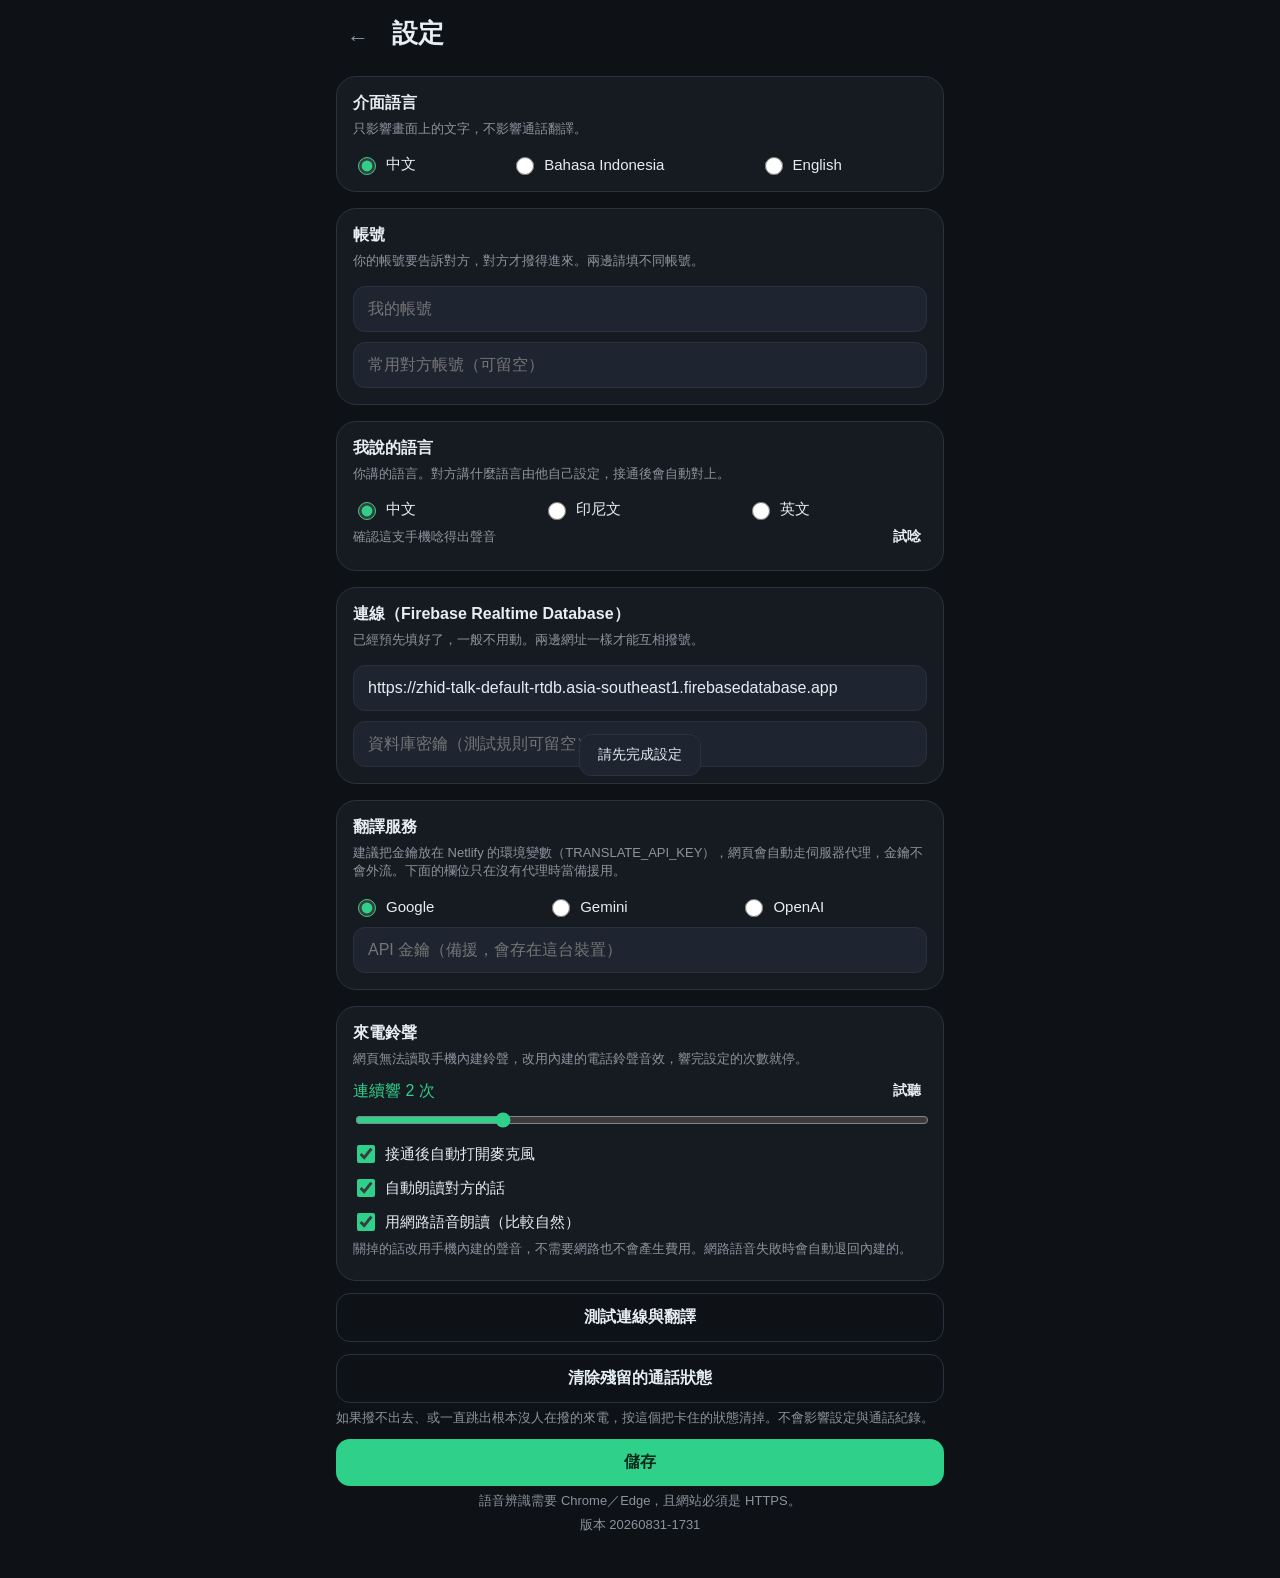
==== web/index.html @ 6ef10e6a "斷線時要讓使用者看得出來 訊息本身不會遺失：EventSource 自己會重連，Firebase 重連時會重送整個 節點，seen 負責去重，斷線期間對方講的話會一次補回來且不重複。  問題出在使用者" ====
<!doctype html>
<html lang="zh-Hant">
<head>
<meta charset="utf-8">
<meta name="viewport" content="width=device-width, initial-scale=1, viewport-fit=cover">
<meta name="theme-color" content="#0E1116">
<!-- 內建的資料庫網址：填了之後使用者就不必自己輸入，那一格是最容易打錯的。
     留空的話行為照舊，由每個人自己在設定頁填。 -->
<meta name="default-db-url"
      content="https://zhid-talk-default-rtdb.asia-southeast1.firebasedatabase.app">
<meta name="app-version" content="20260831-1731">
<title>譯通 — 中印即時翻譯通話</title>
<link rel="manifest" href="manifest.webmanifest">
<link rel="icon" href="icons/icon-192.png">
<link rel="apple-touch-icon" href="icons/apple-touch-icon.png">
<meta name="apple-mobile-web-app-capable" content="yes">
<meta name="apple-mobile-web-app-status-bar-style" content="black-translucent">
<meta name="apple-mobile-web-app-title" content="譯通">
<link rel="stylesheet" href="styles.css">
</head>
<body>

<!-- ───────────────── 主畫面 ───────────────── -->
<section id="screenMain" class="screen active">
  <header class="topbar topbar-main">
    <!-- 介面語言切換：顯示的是「切過去會變成的語言」 -->
    <button id="btnUiLang" class="lang-btn" data-i18n-title="settings_ui_lang">中</button>
    <!-- 三種語言用「按一下換下一個」講不清楚現在是哪一種，改成跳選單 -->
    <div id="langMenu" class="lang-menu hidden">
      <button type="button" data-lang="zh">中文</button>
      <button type="button" data-lang="id">Bahasa Indonesia</button>
      <button type="button" data-lang="en">English</button>
    </div>

    <div class="brand">
      <h1 data-i18n="app_name">譯通</h1>
      <!-- 找不到 logo.png 時自動隱藏，不會留下破圖 -->
      <img id="brandLogo" class="brand-logo" src="logo.png" alt="AICOM"
           onerror="this.remove()">
    </div>
    <div id="myAccountLabel" class="sub"></div>
    <div id="myLangLabel" class="sub accent"></div>
    <button id="btnSettings" class="icon-btn" data-i18n-title="settings">⚙</button>
  </header>

  <!-- 待機：連線會自動建立，但鈴聲與通知需要使用者點一下才能授權 -->
  <div id="standbyCard" class="card standby">
    <div>
      <div class="card-title" data-i18n="standby_title">待機狀態</div>
      <div id="standbyState" class="sub"></div>
      <div id="standbyPush" class="sub"></div>
    </div>
    <button id="btnStandby" class="btn primary small" data-i18n="enable_alerts">啟用鈴聲與通知</button>
  </div>

  <!-- 來電卡片 -->
  <div id="incomingCard" class="card incoming hidden">
    <div class="label accent" data-i18n="incoming_call">翻譯通話來電</div>
    <div id="incomingPeer" class="big"></div>
    <div class="row gap">
      <button id="btnReject" class="btn danger-outline grow" data-i18n="reject">拒接</button>
      <button id="btnAccept" class="btn primary grow" data-i18n="accept">接聽</button>
    </div>
  </div>

  <!-- 撥號 -->
  <div class="card">
    <div class="card-title" data-i18n="dial_title">撥打翻譯通話</div>
    <input id="inputPeer" class="input" type="text" data-i18n-ph="peer_hint" autocomplete="off">
    <button id="btnCall" class="btn primary block">📞 <span data-i18n="call_button">撥號</span></button>
    <div id="setupHint" class="hint warn hidden" data-i18n="setup_hint"></div>
  </div>

  <!-- 通話紀錄 -->
  <div class="row between mt">
    <h2 data-i18n="history_title">通話紀錄</h2>
    <button id="btnClearHistory" class="btn text danger hidden" data-i18n="clear_all">全部刪除</button>
  </div>
  <ul id="historyList" class="history"></ul>
  <div id="noHistory" class="hint center" data-i18n="no_history"></div>
</section>

<!-- ───────────────── 通話畫面 ───────────────── -->
<section id="screenCall" class="screen">
  <div class="call-head">
    <div id="callPeer" class="big"></div>
    <div id="callLangPair" class="sub accent"></div>
    <div id="callStatus" class="sub"></div>
    <div id="callDuration" class="sub"></div>
  </div>

  <ul id="transcript" class="transcript"></ul>
  <div id="transcriptEmpty" class="hint center" data-i18n="no_transcript"></div>

  <div id="partial" class="partial hidden"></div>
  <canvas id="wave" class="wave" height="56"></canvas>
  <div id="micHint" class="hint center"></div>

  <div class="controls">
    <button id="btnSpeaker" class="fab mini" data-i18n-title="auto_speak">🔊</button>
    <button id="btnMic" class="fab large" data-i18n-title="mic_off_hint">🎙</button>
    <button id="btnEnd" class="fab danger" data-i18n-title="end_call_q">📵</button>
  </div>
</section>

<!-- ───────────────── 全螢幕來電 ───────────────── -->
<section id="screenIncoming" class="screen incoming-screen">
  <div class="label accent" data-i18n="incoming_call">翻譯通話來電</div>
  <div class="avatar">📞</div>
  <div id="incomingPeerBig" class="huge"></div>
  <div id="incomingLang" class="sub"></div>
  <div class="controls wide">
    <div class="stack">
      <button id="btnRejectBig" class="fab danger big" data-i18n-title="reject">📵</button>
      <span class="sub" data-i18n="reject">拒接</span>
    </div>
    <div class="stack">
      <button id="btnAcceptBig" class="fab primary big" data-i18n-title="accept">📞</button>
      <span class="sub" data-i18n="accept">接聽</span>
    </div>
  </div>
</section>

<!-- ───────────────── 逐字稿 ───────────────── -->
<section id="screenDetail" class="screen">
  <header class="topbar">
    <button id="btnDetailBack" class="icon-btn" data-i18n-title="back">←</button>
    <h1 id="detailTitle"></h1>
    <span></span>
  </header>
  <ul id="detailTranscript" class="transcript"></ul>
  <div id="detailEmpty" class="hint center hidden" data-i18n="no_transcript"></div>
  <button id="btnDeleteRecord" class="btn danger-outline block mt">
    🗑 <span data-i18n="delete_record">刪除這筆紀錄</span>
  </button>
</section>

<!-- ───────────────── 設定 ───────────────── -->
<section id="screenSettings" class="screen">
  <header class="topbar">
    <button id="btnSettingsBack" class="icon-btn" data-i18n-title="back">←</button>
    <h1 data-i18n="settings">設定</h1>
    <span></span>
  </header>

  <div class="card">
    <div class="card-title" data-i18n="settings_ui_lang">介面語言</div>
    <div class="hint" data-i18n="settings_ui_lang_desc"></div>
    <div class="row gap wrap">
      <label class="radio"><input type="radio" name="uilang" value="zh"> 中文</label>
      <label class="radio"><input type="radio" name="uilang" value="id"> Bahasa Indonesia</label>
      <label class="radio"><input type="radio" name="uilang" value="en"> English</label>
    </div>
  </div>

  <div class="card">
    <div class="card-title" data-i18n="settings_account">帳號</div>
    <div class="hint" data-i18n="settings_account_desc"></div>
    <input id="setAccount" class="input" type="text" data-i18n-ph="my_account_hint" autocomplete="off">
    <input id="setPeer" class="input" type="text" data-i18n-ph="peer_account_hint" autocomplete="off">
  </div>

  <div class="card">
    <div class="card-title" data-i18n="settings_lang">我說的語言</div>
    <div class="hint" data-i18n="settings_lang_desc"></div>
    <div class="row gap wrap">
      <label class="radio"><input type="radio" name="lang" value="zh"> <span data-i18n="lang_zh">中文</span></label>
      <label class="radio"><input type="radio" name="lang" value="id"> <span data-i18n="lang_id">印尼文</span></label>
      <label class="radio"><input type="radio" name="lang" value="en"> <span data-i18n="lang_en">英文</span></label>
    </div>
    <!-- 對方的話會用這個語言唸出來，先在這裡確認手機唸得出來 -->
    <div class="row between">
      <span class="hint" data-i18n="tts_test_desc"></span>
      <button id="btnTestVoice" class="btn text" data-i18n="tts_test">試唸</button>
    </div>
  </div>

  <div class="card">
    <div class="card-title" data-i18n="settings_db">連線</div>
    <div class="hint" data-i18n="settings_db_desc"></div>
    <input id="setDbUrl" class="input" type="url" data-i18n-ph="db_url_hint">
    <input id="setDbSecret" class="input" type="text" data-i18n-ph="db_secret_hint" autocomplete="off">
  </div>

  <div class="card">
    <div class="card-title" data-i18n="settings_translate">翻譯服務</div>
    <div class="hint" data-i18n="settings_translate_desc"></div>
    <div class="row gap">
      <label class="radio"><input type="radio" name="provider" value="google"> Google</label>
      <label class="radio"><input type="radio" name="provider" value="gemini"> Gemini</label>
      <label class="radio"><input type="radio" name="provider" value="openai"> OpenAI</label>
    </div>
    <input id="setApiKey" class="input" type="password" data-i18n-ph="api_key_hint" autocomplete="off">
  </div>

  <div class="card">
    <div class="card-title" data-i18n="settings_ring">來電鈴聲</div>
    <div class="hint" data-i18n="settings_ring_desc"></div>
    <div class="row between">
      <span id="ringLabel" class="accent"></span>
      <button id="btnTestRing" class="btn text" data-i18n="ring_test">試聽</button>
    </div>
    <input id="setRing" class="slider" type="range" min="1" max="5" step="1" value="2">
    <label class="check"><input id="setAutoListen" type="checkbox"> <span data-i18n="auto_listen">通話中自動聆聽</span></label>
    <label class="check"><input id="setAutoSpeak" type="checkbox"> <span data-i18n="auto_speak">自動朗讀對方的話</span></label>
    <!-- 用伺服器產生的聲音，手機沒裝語音資料也唸得出來 -->
    <label class="check"><input id="setServerTts" type="checkbox"> <span data-i18n="server_tts">用網路語音朗讀（比較自然）</span></label>
    <div class="hint" data-i18n="server_tts_desc"></div>
  </div>

  <button id="btnTest" class="btn outline block" data-i18n="test_connection">測試連線與翻譯</button>
  <div id="testResult" class="hint"></div>

  <button id="btnReset" class="btn outline block" data-i18n="reset_state">清除殘留的通話狀態</button>
  <div class="hint" data-i18n="reset_state_desc"></div>

  <button id="btnSave" class="btn primary block mt" data-i18n="save">儲存</button>
  <div class="hint center" data-i18n="browser_note"></div>
  <!-- 出問題時第一件要問的就是「你現在是哪一版」，直接顯示出來 -->
  <div id="versionLabel" class="hint center mb"></div>
</section>

<!-- 偵測到新版本時才出現，整條都可以點 -->
<button id="updateBar" class="update-bar hidden" data-i18n="update_prompt"></button>

<div id="toast" class="toast"></div>

<script src="i18n.js"></script>
<script src="app.js"></script>
</body>
</html>
---- web/styles.css ----
:root {
  --bg: #0E1116;
  --surface: #161B22;
  --surface-high: #1E2530;
  --outline: #2A3240;
  --accent: #2FD08A;
  --accent-ink: #06281B;
  --danger: #FF4D4F;
  --missed: #FF6B6B;
  --text: #E6EDF3;
  --text-dim: #8B949E;
  --mine: #1B6B4A;
  --mine-sub: #A7E8C8;
  --theirs: #222A35;
}

* { box-sizing: border-box; -webkit-tap-highlight-color: transparent; }

body {
  margin: 0;
  background: var(--bg);
  color: var(--text);
  font-family: -apple-system, BlinkMacSystemFont, "Segoe UI", "Noto Sans TC",
    "PingFang TC", "Microsoft JhengHei", Roboto, sans-serif;
  min-height: 100vh;
}

/*
 * 一次只顯示一個畫面。
 *
 * iPhone 加入主畫面後，狀態列是半透明的，網頁內容會延伸到瀏海底下，
 * 導致最上面的字被時間、電池蓋住，右上角的齒輪也按不到。
 * 這裡用 env(safe-area-inset-*) 把安全區讓出來。
 */
.screen {
  display: none;
  padding: calc(16px + env(safe-area-inset-top, 0px)) 16px
           calc(16px + env(safe-area-inset-bottom, 0px));
  max-width: 640px;
  margin: 0 auto;
}
.screen.active { display: block; }
#screenCall.active, #screenIncoming.active {
  display: flex;
  flex-direction: column;
  min-height: 100vh;
  min-height: 100dvh; /* iOS 的 100vh 會把網址列算進去 */
}

h1 { font-size: 26px; margin: 0; }
h2 { font-size: 16px; margin: 0; }

.topbar { display: flex; align-items: flex-start; justify-content: space-between; gap: 12px; }
.topbar h1 { flex: 1; }

/*
 * 主畫面的標題列改成置中，設定鈕壓在右上角，
 * 這樣 logo 才能緊跟在標題右邊。設定頁與逐字稿頁仍用上面的左右排版。
 */
.topbar-main {
  display: block;
  position: relative;
  text-align: center;
  padding: 0 44px;
}
.topbar-main .icon-btn { position: absolute; top: 0; right: 0; }

.brand { display: flex; align-items: center; justify-content: center; gap: 12px; }
/* 蓋掉 .topbar h1 的 flex:1，否則標題會撐開，和 logo 之間空一大段 */
.brand h1 { flex: 0 0 auto; line-height: 1.1; }

/*
 * AICOM 的字是深紅色，直接放在深色背景上會看不清楚，
 * 所以襯一塊白底。之後若換成淺色版本的 logo，把 background 拿掉即可。
 */
.brand-logo {
  height: 30px;
  width: auto;
  max-width: 130px;
  object-fit: contain;
  background: #fff;
  border-radius: 7px;
  padding: 3px 6px;
}

.sub { color: var(--text-dim); font-size: 13px; }
.accent { color: var(--accent); }
.big { font-size: 24px; font-weight: 700; }
.huge { font-size: 30px; font-weight: 700; margin-top: 18px; }
.label { font-size: 13px; font-weight: 700; }
.hint { color: var(--text-dim); font-size: 13px; margin: 6px 0; }
.hint.warn { color: var(--missed); }
.hint.center { text-align: center; }
.hidden { display: none !important; }
.mt { margin-top: 20px; }
.mb { margin-bottom: 28px; }
.grow { flex: 1; }

.row { display: flex; align-items: center; }
.row.gap { gap: 10px; }
.row.between { justify-content: space-between; }

.card {
  background: var(--surface);
  border: 1px solid var(--outline);
  border-radius: 20px;
  padding: 16px;
  margin-top: 16px;
}
.card-title { font-size: 16px; font-weight: 700; margin-bottom: 4px; }
/* 窄螢幕或長字串（例如印尼文）時，按鈕自動換到下一行，不要把文字擠扁 */
.card.standby {
  display: flex; align-items: center; justify-content: space-between;
  gap: 12px; flex-wrap: wrap;
}
.card.standby > div { flex: 1 1 180px; min-width: 0; }
.card.standby .btn { flex: 0 0 auto; }
.card.incoming { border-color: var(--accent); }
.card.incoming .row { margin-top: 12px; }

.input {
  width: 100%;
  margin-top: 10px;
  padding: 13px 14px;
  border-radius: 12px;
  border: 1px solid var(--outline);
  background: var(--surface-high);
  color: var(--text);
  font-size: 16px;
}
.input:focus { outline: 2px solid var(--accent); border-color: transparent; }

.btn {
  border: none;
  border-radius: 14px;
  padding: 13px 18px;
  font-size: 16px;
  font-weight: 600;
  cursor: pointer;
  background: var(--surface-high);
  color: var(--text);
}
.btn.primary { background: var(--accent); color: var(--accent-ink); }
.btn.outline { background: transparent; border: 1px solid var(--outline); color: var(--text); }
.btn.danger-outline { background: transparent; border: 1px solid var(--danger); color: var(--danger); }
.btn.text { background: none; padding: 8px 6px; font-size: 14px; }
.btn.text.danger { color: var(--danger); }
.btn.block { display: block; width: 100%; margin-top: 12px; }
.btn.small { padding: 9px 14px; font-size: 14px; border-radius: 11px; }
.btn:active { transform: scale(0.98); }
.btn:disabled { opacity: 0.5; cursor: default; }

/* 44×44 是手指好按的最小尺寸，原本的 30×30 在手機上容易按空 */
.icon-btn {
  background: none; border: none; color: var(--text-dim);
  font-size: 22px; cursor: pointer; padding: 0;
  width: 44px; height: 44px;
  display: grid; place-items: center;
}

.radio, .check {
  display: inline-flex; align-items: center; gap: 7px;
  font-size: 15px; margin-top: 10px; cursor: pointer;
}
/* 三個語言選項在窄螢幕上放不下一排，讓它自動換行而不是把字擠扁 */
.row.wrap { flex-wrap: wrap; }
.radio { flex: 1 1 auto; white-space: nowrap; }
.check { display: flex; }
input[type="radio"], input[type="checkbox"] { accent-color: var(--accent); width: 18px; height: 18px; }
.slider { width: 100%; accent-color: var(--accent); margin-top: 4px; }

/* 通話紀錄 */
.history { list-style: none; padding: 0; margin: 8px 0 0; }
.history li {
  display: flex; align-items: center; gap: 12px;
  padding: 12px 4px; border-bottom: 1px solid var(--outline);
}
.history .dir { font-size: 18px; width: 24px; text-align: center; }
.history .info { flex: 1; min-width: 0; }
.history .name { font-size: 17px; }
.history .meta, .history .time { color: var(--text-dim); font-size: 12.5px; }
.history .missed .name { color: var(--missed); }
.history .del {
  background: none; border: none; color: var(--text-dim);
  font-size: 18px; cursor: pointer; padding: 8px;
}

/* 通話畫面 */
.call-head { text-align: center; padding: 12px 0 4px; }
.transcript { list-style: none; padding: 0; margin: 0; flex: 1; overflow-y: auto; }
.transcript li { display: flex; margin: 8px 0; }
.transcript li.mine { justify-content: flex-end; }
.bubble {
  max-width: 78%;
  padding: 10px 14px;
  border-radius: 18px;
  background: var(--theirs);
  border-bottom-left-radius: 4px;
}
li.mine .bubble {
  background: var(--mine);
  border-bottom-left-radius: 18px;
  border-bottom-right-radius: 4px;
}
.bubble .src { font-size: 13px; color: var(--text-dim); }
li.mine .bubble .src { color: var(--mine-sub); }
.bubble .dst { font-size: 18px; margin-top: 3px; }
li.mine .bubble .dst { color: #fff; }

.partial {
  font-style: italic; color: var(--text-dim);
  font-size: 15px; padding: 0 4px 4px;
}
.wave { width: 100%; height: 56px; display: block; }

.controls {
  display: flex; align-items: center; justify-content: center;
  gap: 28px; padding: 12px 0 28px;
}
.controls.wide { gap: 64px; margin-top: auto; }
.stack { display: flex; flex-direction: column; align-items: center; gap: 10px; }

.fab {
  border: none; border-radius: 50%; cursor: pointer;
  width: 56px; height: 56px; font-size: 24px;
  background: var(--surface-high); color: var(--text);
  display: grid; place-items: center;
}
.fab.mini { width: 46px; height: 46px; font-size: 19px; }
.fab.large { width: 72px; height: 72px; font-size: 30px; background: var(--accent); }
.fab.large.off { background: var(--surface-high); }
.fab.big { width: 70px; height: 70px; font-size: 29px; }
.fab.primary { background: var(--accent); }
.fab.danger { background: var(--danger); color: #fff; }
.fab:active { transform: scale(0.94); }

/* 全螢幕來電 */
.incoming-screen {
  align-items: center;
  text-align: center;
  padding-top: calc(10vh + env(safe-area-inset-top, 0px));
}
.avatar {
  width: 120px; height: 120px; margin-top: 24px;
  border-radius: 60px; background: var(--surface-high);
  display: grid; place-items: center; font-size: 48px;
  animation: pulse 1.4s ease-in-out infinite;
}
@keyframes pulse {
  0%, 100% { transform: scale(1); }
  50% { transform: scale(1.06); }
}

/* 抬高一點，才不會蓋到通話畫面底部的接聽／掛斷按鈕 */
.toast {
  position: fixed; left: 50%; bottom: 124px; transform: translateX(-50%);
  background: var(--surface-high); color: var(--text);
  border: 1px solid var(--outline);
  padding: 11px 18px; border-radius: 12px; font-size: 14px;
  opacity: 0; pointer-events: none; transition: opacity .2s;
  max-width: 90vw; text-align: center; z-index: 50;
}
.toast.show { opacity: 1; }

code {
  background: var(--surface-high); padding: 1px 5px;
  border-radius: 5px; font-size: 12px;
}

/* 介面語言切換鍵：和右上角的齒輪對稱，放在標題列左上角 */
.lang-btn {
  position: absolute;
  top: 0;
  left: 0;
  width: 44px;
  height: 44px;
  border-radius: 12px;
  border: 1px solid var(--outline);
  background: var(--surface-high);
  color: var(--text);
  font-size: 14px;
  font-weight: 700;
  cursor: pointer;
  display: grid;
  place-items: center;
}
.lang-btn:active { transform: scale(0.94); }

/* 有新版本時從底部浮出來的提示，整條都可以點 */
.update-bar {
  position: fixed;
  left: 12px;
  right: 12px;
  bottom: calc(12px + env(safe-area-inset-bottom, 0px));
  z-index: 60;
  border: none;
  border-radius: 14px;
  padding: 13px 16px;
  background: var(--accent);
  color: var(--accent-ink);
  font-size: 15px;
  font-weight: 700;
  cursor: pointer;
  box-shadow: 0 6px 20px rgba(0, 0, 0, 0.45);
  max-width: 616px;
  margin: 0 auto;
}
.update-bar:active { transform: scale(0.98); }

/* 可以點來重聽的訊息，給一點按得下去的暗示 */
.bubble.speakable { cursor: pointer; }
.bubble.speakable:active { filter: brightness(1.15); }

/* 沒送出去的那一句：看起來要明顯不一樣，不能跟送出去的混在一起 */
li.failed .bubble {
  background: transparent;
  border: 1px dashed var(--danger);
}
li.failed .bubble .src { color: var(--text); }
li.failed .bubble .retry {
  margin-top: 4px;
  font-size: 13px;
  color: var(--danger);
}

/* 介面語言選單：點左上角的鍵才出現，直接看得到目前是哪一種 */
.lang-menu {
  position: absolute;
  top: 48px;
  left: 0;
  z-index: 70;
  background: var(--surface-high);
  border: 1px solid var(--outline);
  border-radius: 12px;
  padding: 6px;
  box-shadow: 0 8px 24px rgba(0, 0, 0, 0.5);
  min-width: 180px;
  text-align: left;
}
.lang-menu button {
  display: block;
  width: 100%;
  text-align: left;
  background: none;
  border: none;
  color: var(--text);
  font-size: 15px;
  padding: 11px 12px;
  border-radius: 8px;
  cursor: pointer;
}
.lang-menu button:active { background: var(--outline); }
/* 目前這一個前面打勾，後面那組空白讓三個選項對齊 */
.lang-menu button.on { color: var(--accent); font-weight: 700; }
.lang-menu button::before { content: '\2007\2007'; }
.lang-menu button.on::before { content: '\2713\2007'; }
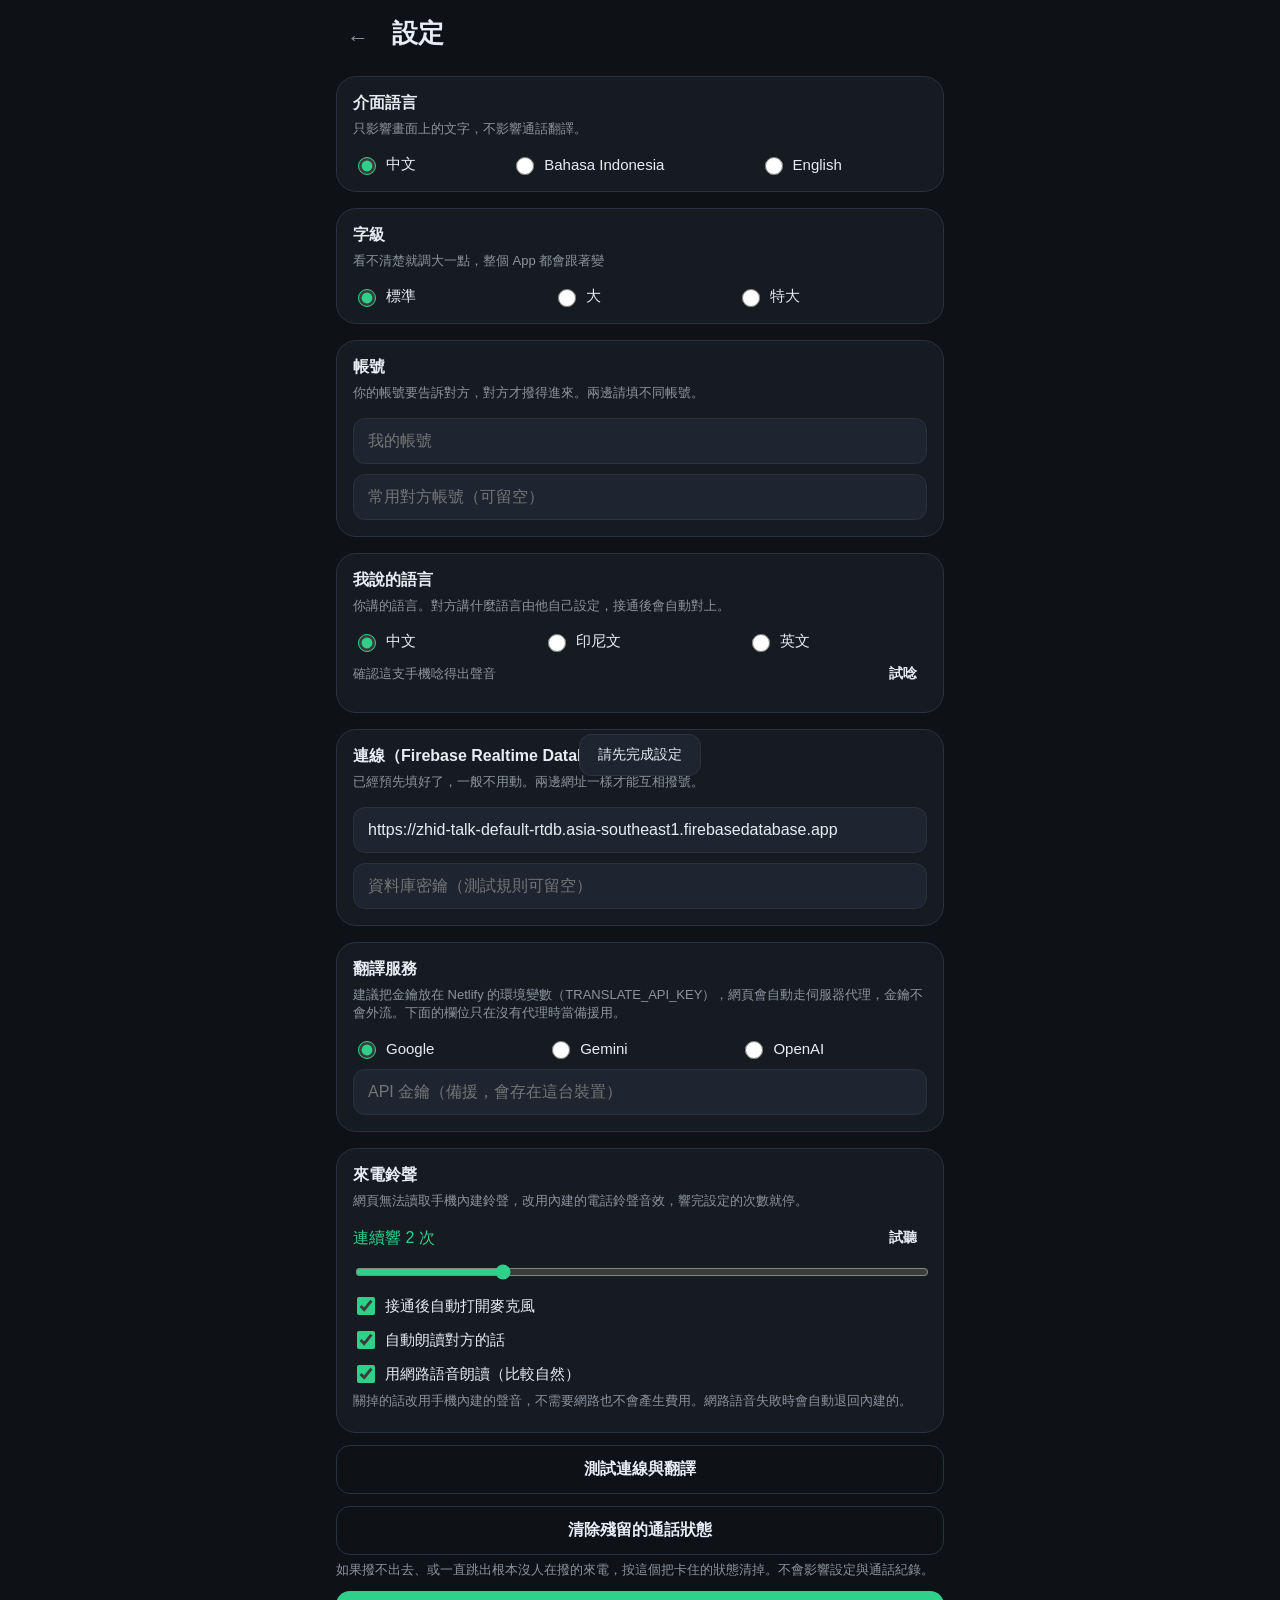
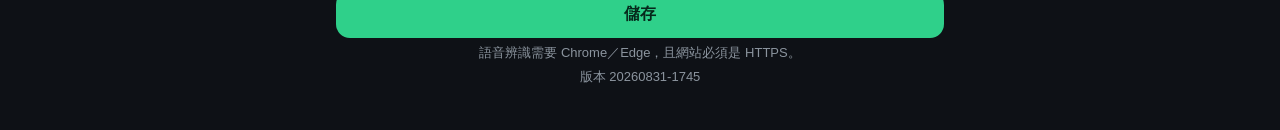
==== commit 5164569e: "字級可以調，手機的「較大文字」也重新生效 先量了 11 組前景／背景對比，全部通過 WCAG AA（最低 4.62:1）， 所以顏色不動——先確認再說，免得改了本來就對的東西。  真正的問題是 32 " ====
--- a/web/index.html
+++ b/web/index.html
@@ -8,7 +8,7 @@
      留空的話行為照舊，由每個人自己在設定頁填。 -->
 <meta name="default-db-url"
       content="https://zhid-talk-default-rtdb.asia-southeast1.firebasedatabase.app">
-<meta name="app-version" content="20260831-1731">
+<meta name="app-version" content="20260831-1745">
 <title>譯通 — 中印即時翻譯通話</title>
 <link rel="manifest" href="manifest.webmanifest">
 <link rel="icon" href="icons/icon-192.png">
@@ -154,6 +154,16 @@
   </div>
 
   <div class="card">
+    <div class="card-title" data-i18n="settings_text_size">字級</div>
+    <div class="hint" data-i18n="settings_text_size_desc"></div>
+    <div class="row gap wrap">
+      <label class="radio"><input type="radio" name="textsize" value="m"> <span data-i18n="text_size_m">標準</span></label>
+      <label class="radio"><input type="radio" name="textsize" value="l"> <span data-i18n="text_size_l">大</span></label>
+      <label class="radio"><input type="radio" name="textsize" value="xl"> <span data-i18n="text_size_xl">特大</span></label>
+    </div>
+  </div>
+
+  <div class="card">
     <div class="card-title" data-i18n="settings_account">帳號</div>
     <div class="hint" data-i18n="settings_account_desc"></div>
     <input id="setAccount" class="input" type="text" data-i18n-ph="my_account_hint" autocomplete="off">
--- a/web/styles.css
+++ b/web/styles.css
@@ -1,3 +1,17 @@
+/*
+ * 字級基準。
+ *
+ * 全部的 font-size 都用 rem，跟著這裡走——所以設定頁選一次，
+ * 整個 App 一起變。以前全部寫死成 px，連手機系統的「較大文字」
+ * 都完全無效，字小的人只能瞇著眼睛看。
+ *
+ * 這裡用百分比而不是 px，是為了讓瀏覽器／系統本身的字級設定仍然生效：
+ * 100% 代表「使用者設定的大小」，不是硬性的 16px。
+ */
+html { font-size: 100%; }
+html.text-l { font-size: 112.5%; }
+html.text-xl { font-size: 125%; }
+
 :root {
   --bg: #0E1116;
   --surface: #161B22;
@@ -47,8 +61,8 @@
   min-height: 100dvh; /* iOS 的 100vh 會把網址列算進去 */
 }
 
-h1 { font-size: 26px; margin: 0; }
-h2 { font-size: 16px; margin: 0; }
+h1 { font-size: 1.625rem; margin: 0; }
+h2 { font-size: 1rem; margin: 0; }
 
 .topbar { display: flex; align-items: flex-start; justify-content: space-between; gap: 12px; }
 .topbar h1 { flex: 1; }
@@ -83,12 +97,12 @@
   padding: 3px 6px;
 }
 
-.sub { color: var(--text-dim); font-size: 13px; }
+.sub { color: var(--text-dim); font-size: 0.8125rem; }
 .accent { color: var(--accent); }
-.big { font-size: 24px; font-weight: 700; }
-.huge { font-size: 30px; font-weight: 700; margin-top: 18px; }
-.label { font-size: 13px; font-weight: 700; }
-.hint { color: var(--text-dim); font-size: 13px; margin: 6px 0; }
+.big { font-size: 1.5rem; font-weight: 700; }
+.huge { font-size: 1.875rem; font-weight: 700; margin-top: 18px; }
+.label { font-size: 0.8125rem; font-weight: 700; }
+.hint { color: var(--text-dim); font-size: 0.8125rem; margin: 6px 0; }
 .hint.warn { color: var(--missed); }
 .hint.center { text-align: center; }
 .hidden { display: none !important; }
@@ -107,7 +121,7 @@
   padding: 16px;
   margin-top: 16px;
 }
-.card-title { font-size: 16px; font-weight: 700; margin-bottom: 4px; }
+.card-title { font-size: 1rem; font-weight: 700; margin-bottom: 4px; }
 /* 窄螢幕或長字串（例如印尼文）時，按鈕自動換到下一行，不要把文字擠扁 */
 .card.standby {
   display: flex; align-items: center; justify-content: space-between;
@@ -126,7 +140,7 @@
   border: 1px solid var(--outline);
   background: var(--surface-high);
   color: var(--text);
-  font-size: 16px;
+  font-size: 1rem;
 }
 .input:focus { outline: 2px solid var(--accent); border-color: transparent; }
 
@@ -134,7 +148,7 @@
   border: none;
   border-radius: 14px;
   padding: 13px 18px;
-  font-size: 16px;
+  font-size: 1rem;
   font-weight: 600;
   cursor: pointer;
   background: var(--surface-high);
@@ -143,24 +157,29 @@
 .btn.primary { background: var(--accent); color: var(--accent-ink); }
 .btn.outline { background: transparent; border: 1px solid var(--outline); color: var(--text); }
 .btn.danger-outline { background: transparent; border: 1px solid var(--danger); color: var(--danger); }
-.btn.text { background: none; padding: 8px 6px; font-size: 14px; }
+.btn.text {
+  background: none; padding: 8px 10px; font-size: 0.875rem;
+  /* 同一個檔案裡 .icon-btn 就寫了「44 是手指好按的最小尺寸」，
+     這幾個字型按鈕（試唸、試聽、全部刪除）本來只有約 35，補齊 */
+  min-height: 44px; display: inline-flex; align-items: center;
+}
 .btn.text.danger { color: var(--danger); }
 .btn.block { display: block; width: 100%; margin-top: 12px; }
-.btn.small { padding: 9px 14px; font-size: 14px; border-radius: 11px; }
+.btn.small { padding: 9px 14px; font-size: 0.875rem; border-radius: 11px; }
 .btn:active { transform: scale(0.98); }
 .btn:disabled { opacity: 0.5; cursor: default; }
 
 /* 44×44 是手指好按的最小尺寸，原本的 30×30 在手機上容易按空 */
 .icon-btn {
   background: none; border: none; color: var(--text-dim);
-  font-size: 22px; cursor: pointer; padding: 0;
+  font-size: 1.375rem; cursor: pointer; padding: 0;
   width: 44px; height: 44px;
   display: grid; place-items: center;
 }
 
 .radio, .check {
   display: inline-flex; align-items: center; gap: 7px;
-  font-size: 15px; margin-top: 10px; cursor: pointer;
+  font-size: 0.9375rem; margin-top: 10px; cursor: pointer;
 }
 /* 三個語言選項在窄螢幕上放不下一排，讓它自動換行而不是把字擠扁 */
 .row.wrap { flex-wrap: wrap; }
@@ -175,14 +194,14 @@
   display: flex; align-items: center; gap: 12px;
   padding: 12px 4px; border-bottom: 1px solid var(--outline);
 }
-.history .dir { font-size: 18px; width: 24px; text-align: center; }
+.history .dir { font-size: 1.125rem; width: 24px; text-align: center; }
 .history .info { flex: 1; min-width: 0; }
-.history .name { font-size: 17px; }
-.history .meta, .history .time { color: var(--text-dim); font-size: 12.5px; }
+.history .name { font-size: 1.0625rem; }
+.history .meta, .history .time { color: var(--text-dim); font-size: 0.7812rem; }
 .history .missed .name { color: var(--missed); }
 .history .del {
   background: none; border: none; color: var(--text-dim);
-  font-size: 18px; cursor: pointer; padding: 8px;
+  font-size: 1.125rem; cursor: pointer; padding: 8px;
 }
 
 /* 通話畫面 */
@@ -202,14 +221,14 @@
   border-bottom-left-radius: 18px;
   border-bottom-right-radius: 4px;
 }
-.bubble .src { font-size: 13px; color: var(--text-dim); }
+.bubble .src { font-size: 0.8125rem; color: var(--text-dim); }
 li.mine .bubble .src { color: var(--mine-sub); }
-.bubble .dst { font-size: 18px; margin-top: 3px; }
+.bubble .dst { font-size: 1.125rem; margin-top: 3px; }
 li.mine .bubble .dst { color: #fff; }
 
 .partial {
   font-style: italic; color: var(--text-dim);
-  font-size: 15px; padding: 0 4px 4px;
+  font-size: 0.9375rem; padding: 0 4px 4px;
 }
 .wave { width: 100%; height: 56px; display: block; }
 
@@ -222,14 +241,14 @@
 
 .fab {
   border: none; border-radius: 50%; cursor: pointer;
-  width: 56px; height: 56px; font-size: 24px;
+  width: 56px; height: 56px; font-size: 1.5rem;
   background: var(--surface-high); color: var(--text);
   display: grid; place-items: center;
 }
-.fab.mini { width: 46px; height: 46px; font-size: 19px; }
-.fab.large { width: 72px; height: 72px; font-size: 30px; background: var(--accent); }
+.fab.mini { width: 46px; height: 46px; font-size: 1.1875rem; }
+.fab.large { width: 72px; height: 72px; font-size: 1.875rem; background: var(--accent); }
 .fab.large.off { background: var(--surface-high); }
-.fab.big { width: 70px; height: 70px; font-size: 29px; }
+.fab.big { width: 70px; height: 70px; font-size: 1.8125rem; }
 .fab.primary { background: var(--accent); }
 .fab.danger { background: var(--danger); color: #fff; }
 .fab:active { transform: scale(0.94); }
@@ -243,7 +262,7 @@
 .avatar {
   width: 120px; height: 120px; margin-top: 24px;
   border-radius: 60px; background: var(--surface-high);
-  display: grid; place-items: center; font-size: 48px;
+  display: grid; place-items: center; font-size: 3rem;
   animation: pulse 1.4s ease-in-out infinite;
 }
 @keyframes pulse {
@@ -256,7 +275,7 @@
   position: fixed; left: 50%; bottom: 124px; transform: translateX(-50%);
   background: var(--surface-high); color: var(--text);
   border: 1px solid var(--outline);
-  padding: 11px 18px; border-radius: 12px; font-size: 14px;
+  padding: 11px 18px; border-radius: 12px; font-size: 0.875rem;
   opacity: 0; pointer-events: none; transition: opacity .2s;
   max-width: 90vw; text-align: center; z-index: 50;
 }
@@ -264,7 +283,7 @@
 
 code {
   background: var(--surface-high); padding: 1px 5px;
-  border-radius: 5px; font-size: 12px;
+  border-radius: 5px; font-size: 0.75rem;
 }
 
 /* 介面語言切換鍵：和右上角的齒輪對稱，放在標題列左上角 */
@@ -278,7 +297,7 @@
   border: 1px solid var(--outline);
   background: var(--surface-high);
   color: var(--text);
-  font-size: 14px;
+  font-size: 0.875rem;
   font-weight: 700;
   cursor: pointer;
   display: grid;
@@ -298,7 +317,7 @@
   padding: 13px 16px;
   background: var(--accent);
   color: var(--accent-ink);
-  font-size: 15px;
+  font-size: 0.9375rem;
   font-weight: 700;
   cursor: pointer;
   box-shadow: 0 6px 20px rgba(0, 0, 0, 0.45);
@@ -319,7 +338,7 @@
 li.failed .bubble .src { color: var(--text); }
 li.failed .bubble .retry {
   margin-top: 4px;
-  font-size: 13px;
+  font-size: 0.8125rem;
   color: var(--danger);
 }
 
@@ -344,7 +363,7 @@
   background: none;
   border: none;
   color: var(--text);
-  font-size: 15px;
+  font-size: 0.9375rem;
   padding: 11px 12px;
   border-radius: 8px;
   cursor: pointer;
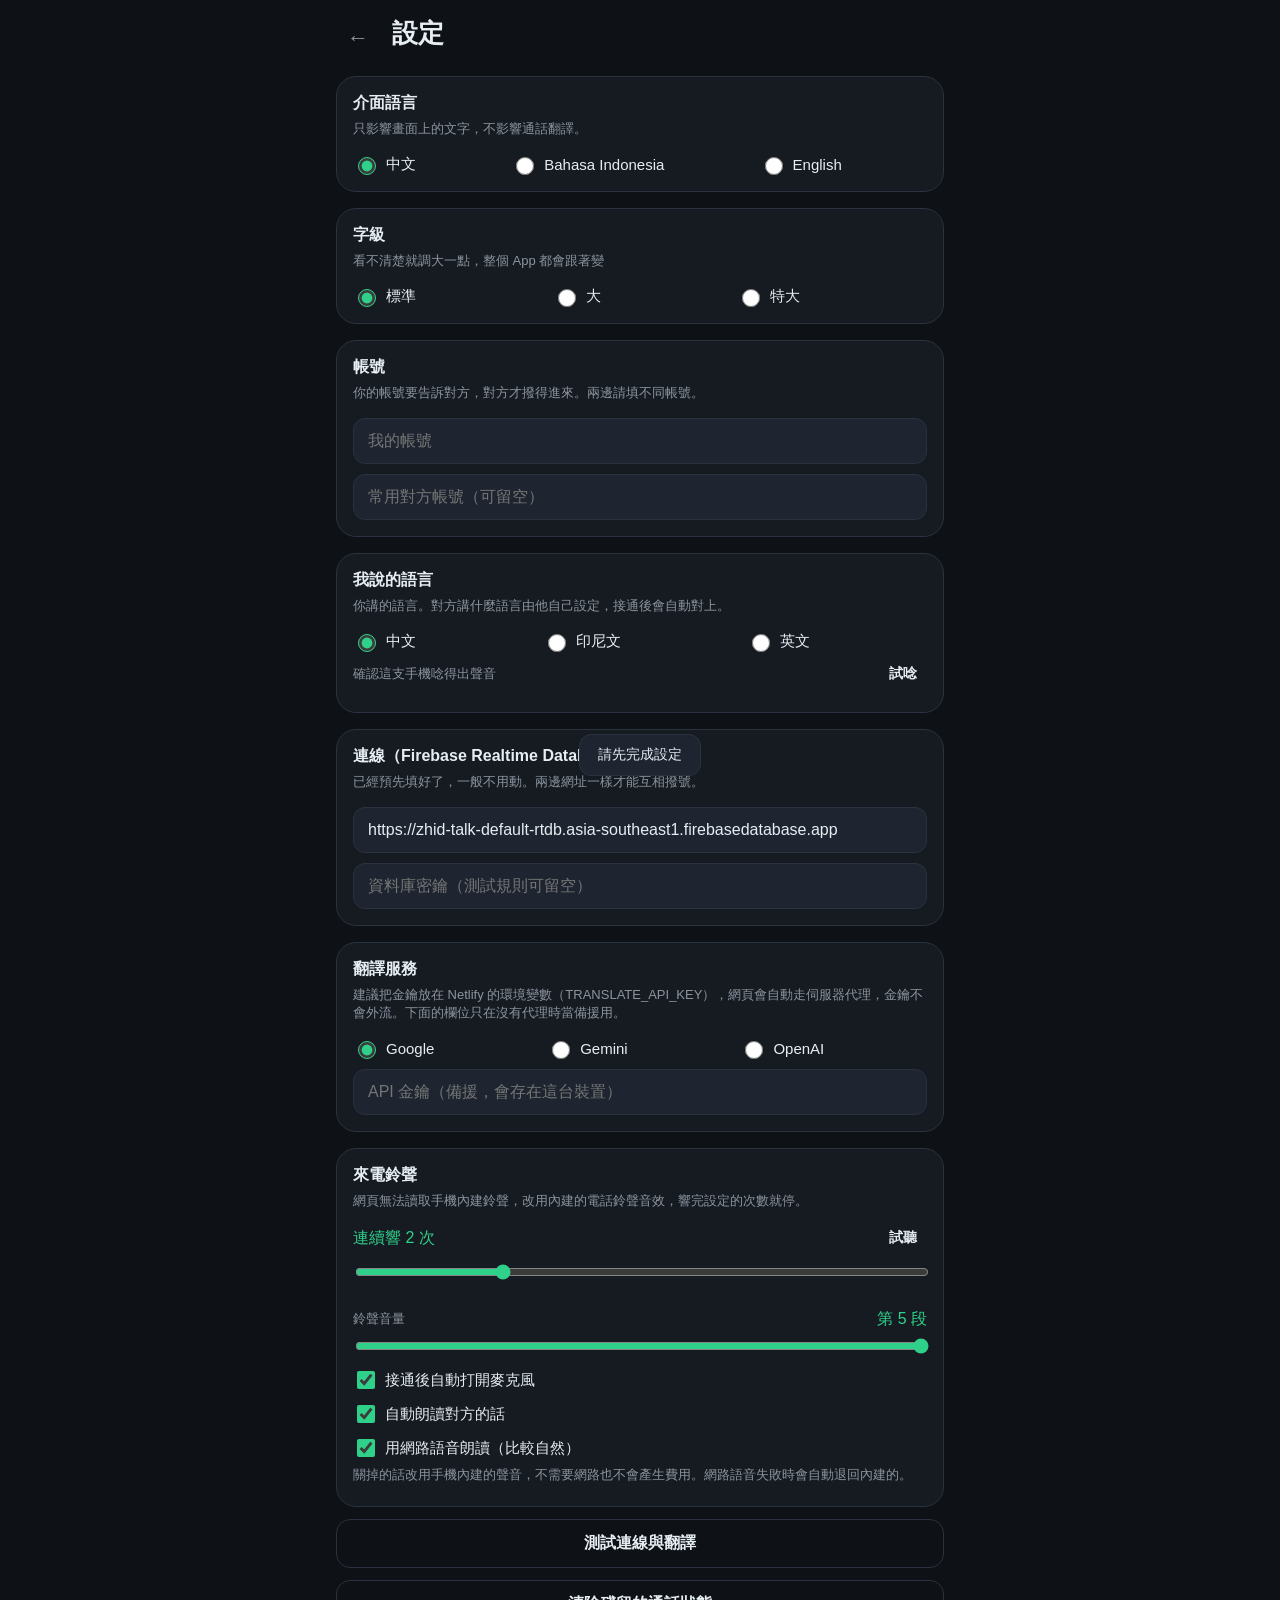
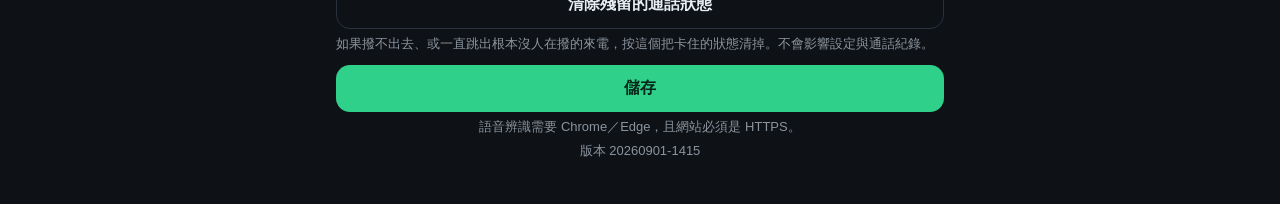
==== commit 80dc978d: "鈴聲可以調音量，預設拉到最大段 回報「太小聲聽不到」。音量原本寫死 0.22，而且單純把數字調大會變爆音—— 鈴聲是 440 與 480 兩個振盪器疊在同一個 gain 上，峰值是設定值的兩倍， 超過" ====
--- a/web/index.html
+++ b/web/index.html
@@ -8,7 +8,7 @@
      留空的話行為照舊，由每個人自己在設定頁填。 -->
 <meta name="default-db-url"
       content="https://zhid-talk-default-rtdb.asia-southeast1.firebasedatabase.app">
-<meta name="app-version" content="20260831-1745">
+<meta name="app-version" content="20260901-1415">
 <title>譯通 — 中印即時翻譯通話</title>
 <link rel="manifest" href="manifest.webmanifest">
 <link rel="icon" href="icons/icon-192.png">
@@ -211,6 +211,12 @@
       <button id="btnTestRing" class="btn text" data-i18n="ring_test">試聽</button>
     </div>
     <input id="setRing" class="slider" type="range" min="1" max="5" step="1" value="2">
+    <!-- 音量另外一條：吵的地方要大聲，晚上在家要小聲 -->
+    <div class="row between mt">
+      <span class="hint" data-i18n="ring_vol"></span>
+      <span id="ringVolLabel" class="accent"></span>
+    </div>
+    <input id="setRingVol" class="slider" type="range" min="1" max="5" step="1" value="5">
     <label class="check"><input id="setAutoListen" type="checkbox"> <span data-i18n="auto_listen">通話中自動聆聽</span></label>
     <label class="check"><input id="setAutoSpeak" type="checkbox"> <span data-i18n="auto_speak">自動朗讀對方的話</span></label>
     <!-- 用伺服器產生的聲音，手機沒裝語音資料也唸得出來 -->
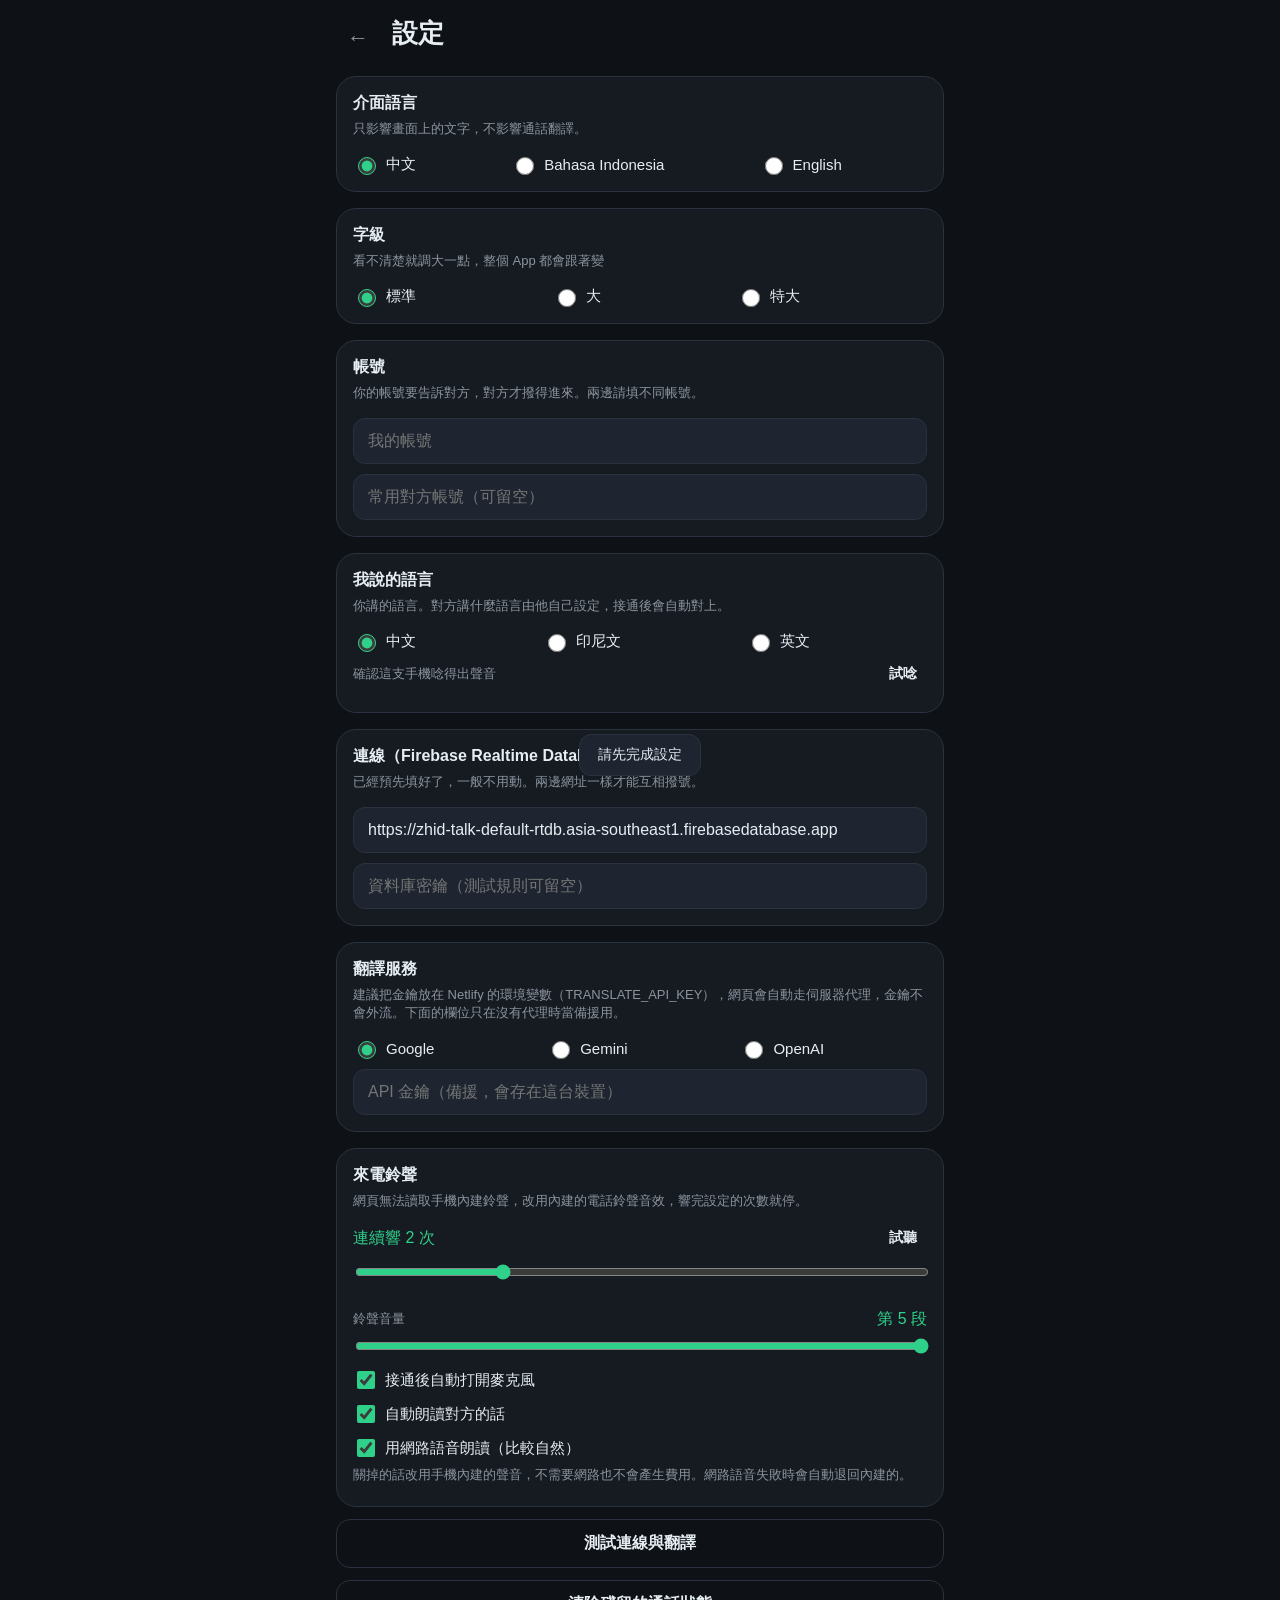
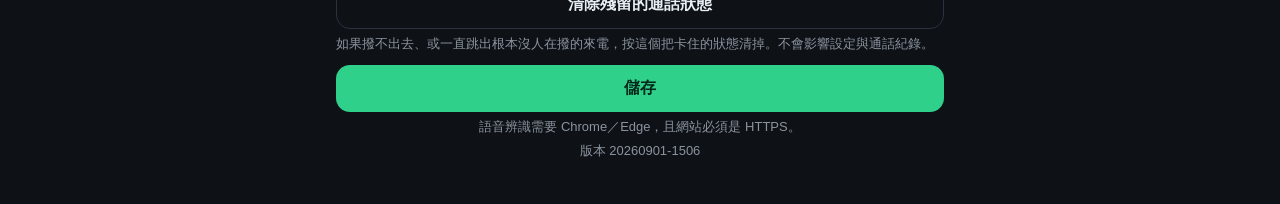
==== commit bffbdc60: "電腦上還沒安裝成應用程式時，待機卡片直接講明 回報：PC 上做了捷徑放工作列，來電沒反應。原因不是設定沒做對—— 捷徑只是啟動器，視窗關著時沒有任何東西在跑，來電收不到。  程式原本只處理 iPhon" ====
--- a/web/index.html
+++ b/web/index.html
@@ -8,7 +8,7 @@
      留空的話行為照舊，由每個人自己在設定頁填。 -->
 <meta name="default-db-url"
       content="https://zhid-talk-default-rtdb.asia-southeast1.firebasedatabase.app">
-<meta name="app-version" content="20260901-1415">
+<meta name="app-version" content="20260901-1506">
 <title>譯通 — 中印即時翻譯通話</title>
 <link rel="manifest" href="manifest.webmanifest">
 <link rel="icon" href="icons/icon-192.png">
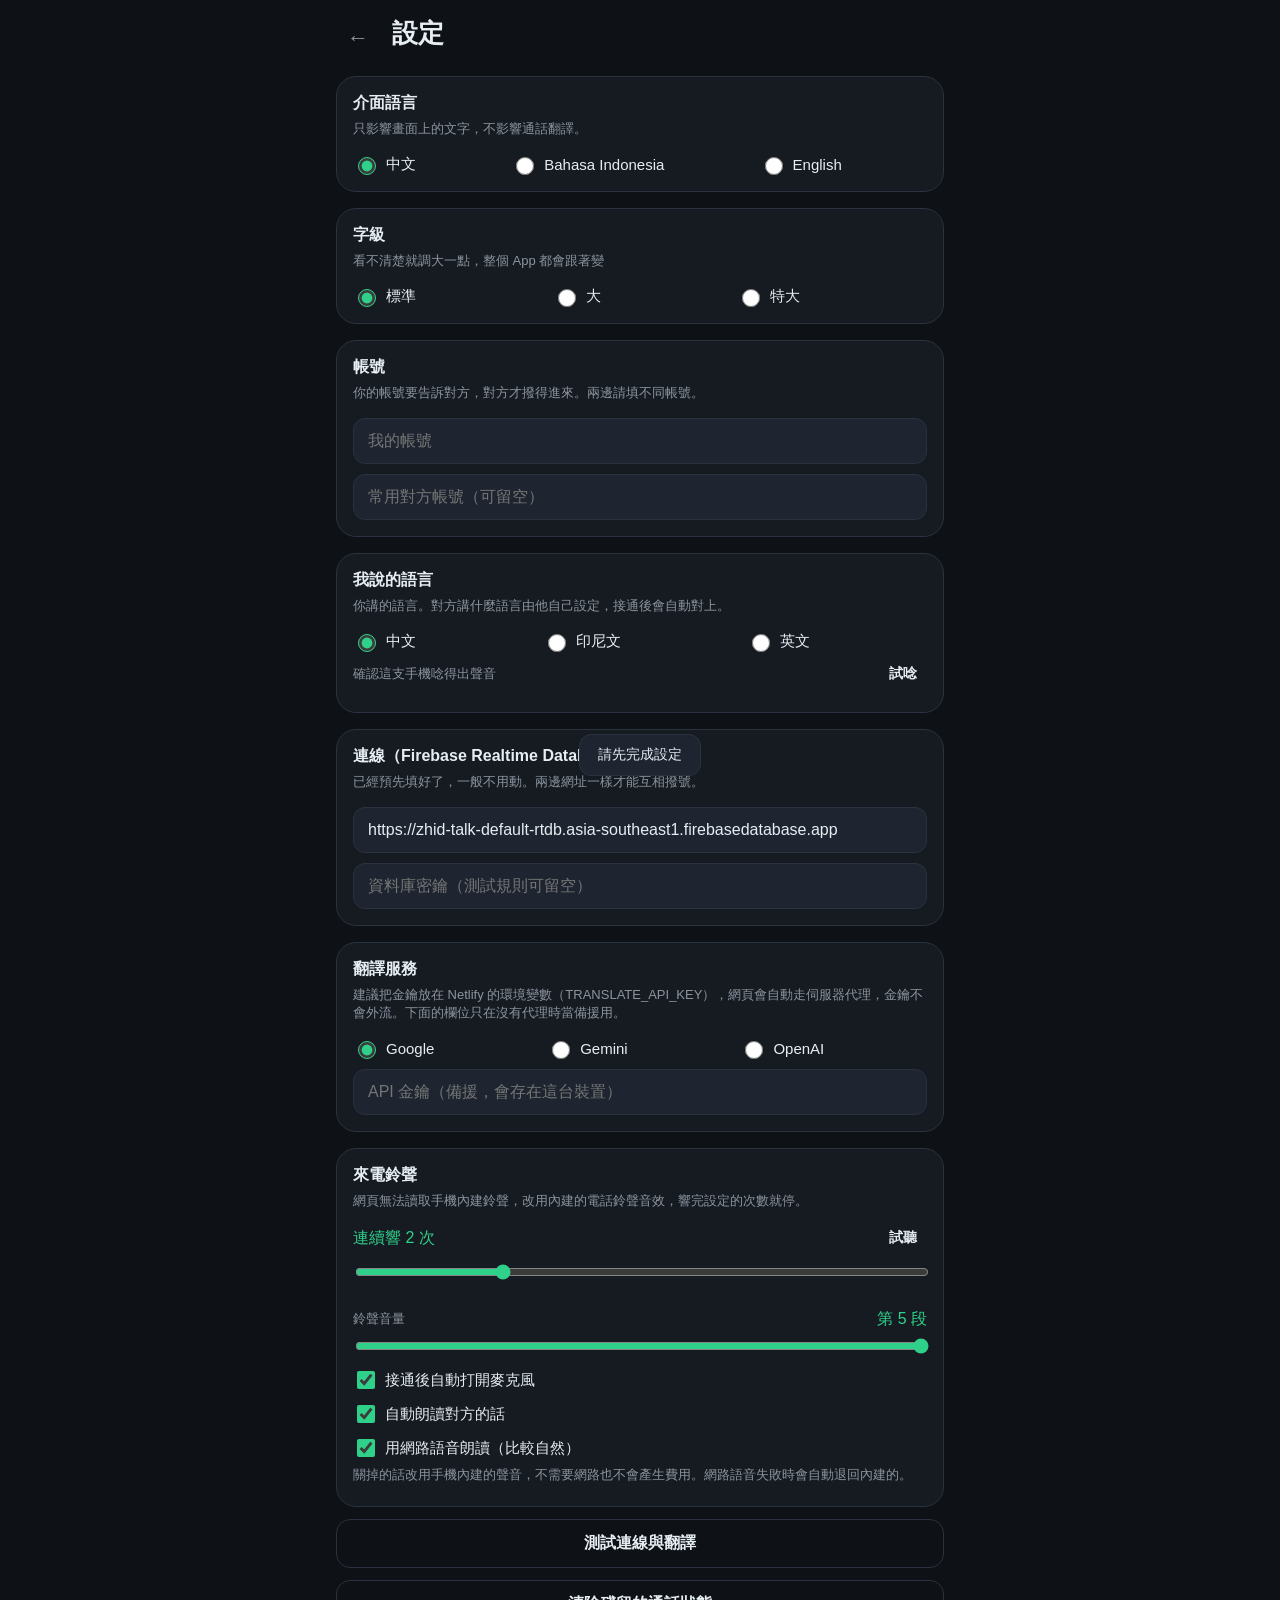
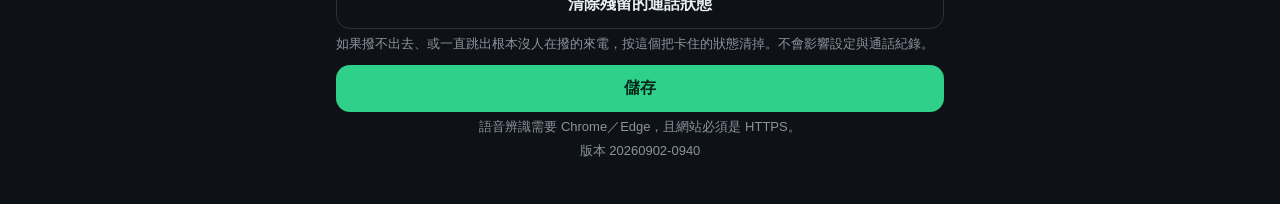
==== commit b0d50ec9: "加入中文印尼文對照的操作說明 web/guide.html 部署後網址是 /guide.html，可以直接把連結傳給印尼客戶。  幾個刻意的選擇： - 按鈕名稱一律用 i18n.js 裡真正的印尼文字" ====
--- a/web/index.html
+++ b/web/index.html
@@ -8,7 +8,7 @@
      留空的話行為照舊，由每個人自己在設定頁填。 -->
 <meta name="default-db-url"
       content="https://zhid-talk-default-rtdb.asia-southeast1.firebasedatabase.app">
-<meta name="app-version" content="20260901-1506">
+<meta name="app-version" content="20260902-0940">
 <title>譯通 — 中印即時翻譯通話</title>
 <link rel="manifest" href="manifest.webmanifest">
 <link rel="icon" href="icons/icon-192.png">
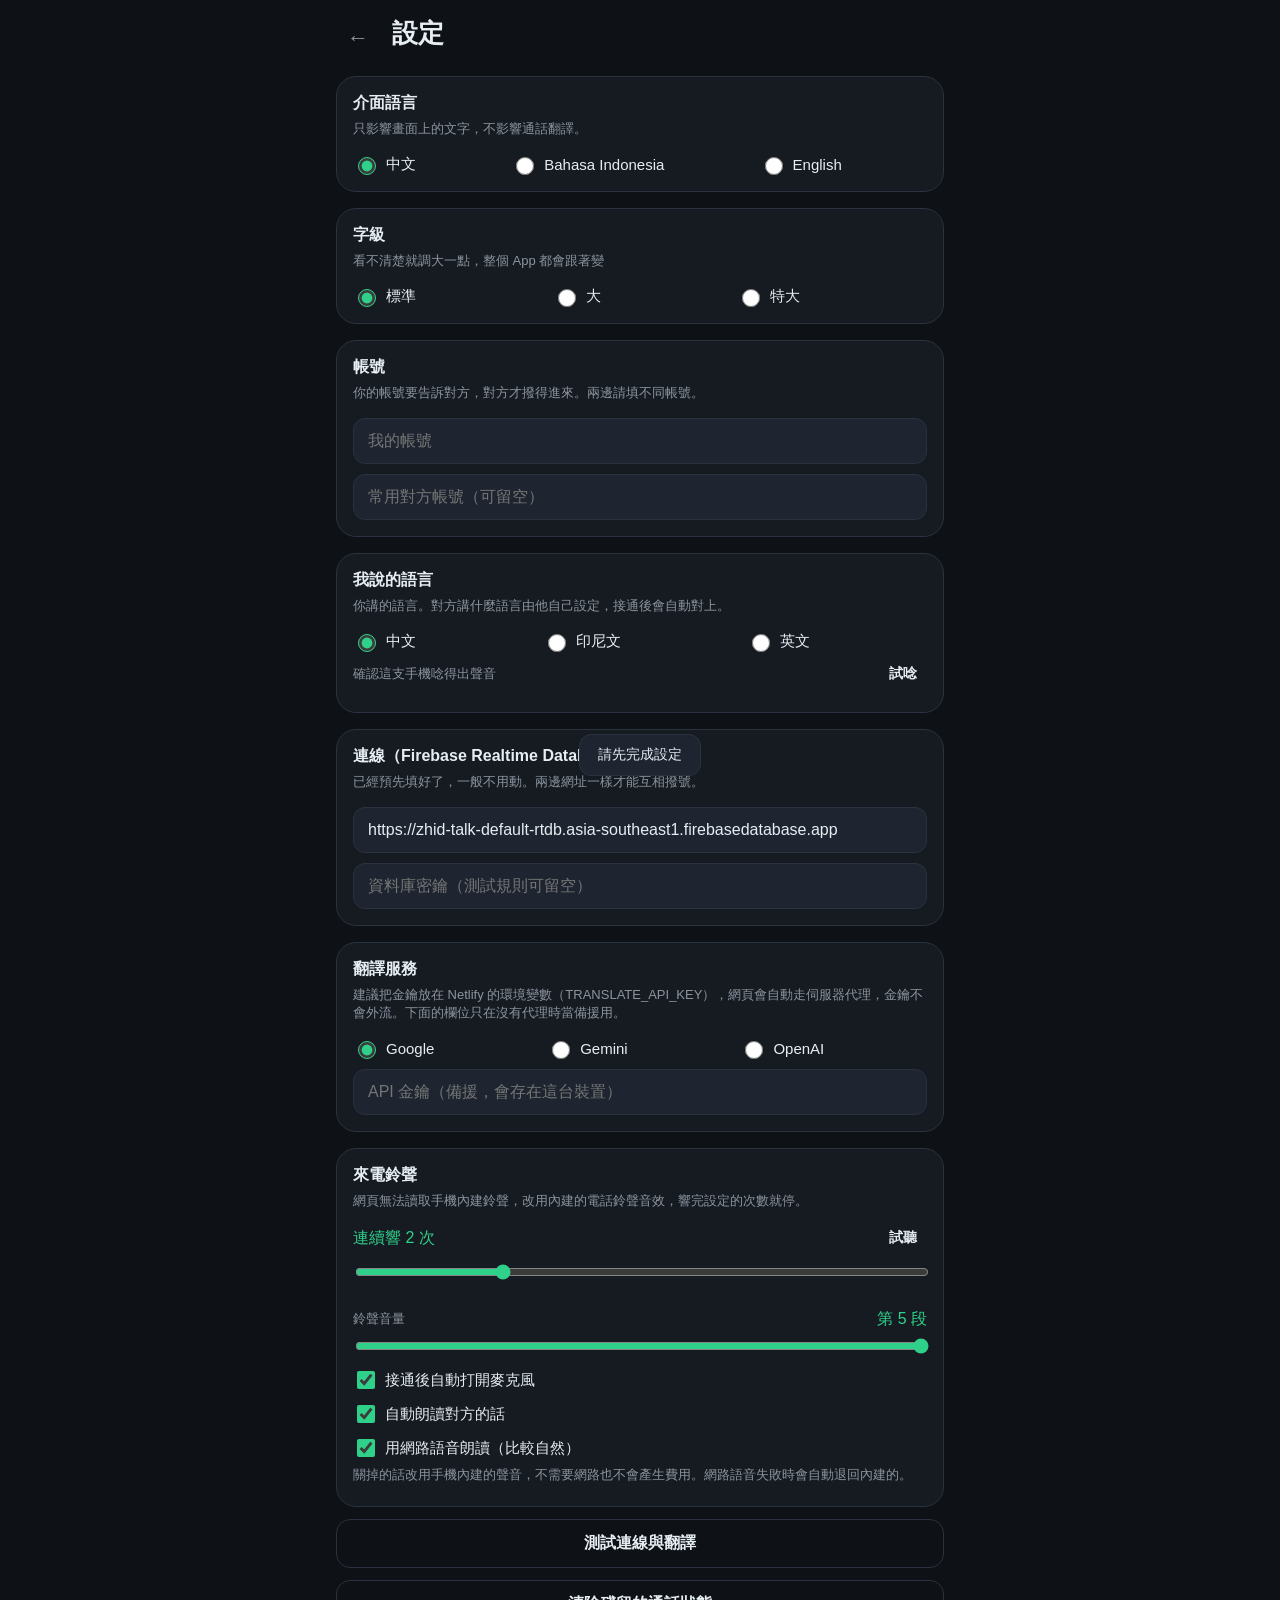
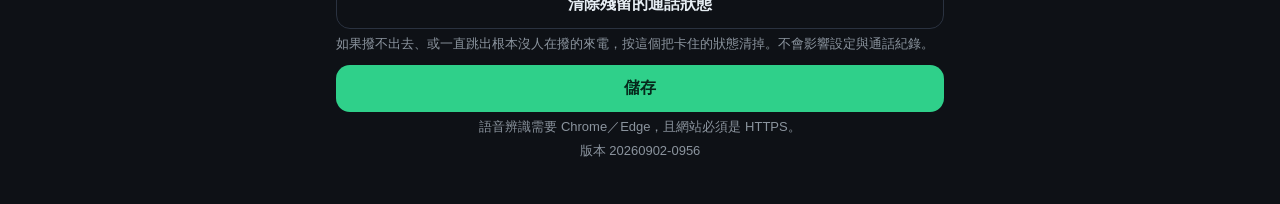
==== commit a5beae26: "說明檔加入四張實機截圖 三張設定頁（要填的兩格、不要動的兩張卡片、最後按儲存）放在設定那一節， 主畫面放在撥號那一節——看一眼實際畫面比讀三行字快。  截圖縮到 520px 寬、JPEG 74，四張合" ====
--- a/web/index.html
+++ b/web/index.html
@@ -8,7 +8,7 @@
      留空的話行為照舊，由每個人自己在設定頁填。 -->
 <meta name="default-db-url"
       content="https://zhid-talk-default-rtdb.asia-southeast1.firebasedatabase.app">
-<meta name="app-version" content="20260902-0940">
+<meta name="app-version" content="20260902-0956">
 <title>譯通 — 中印即時翻譯通話</title>
 <link rel="manifest" href="manifest.webmanifest">
 <link rel="icon" href="icons/icon-192.png">
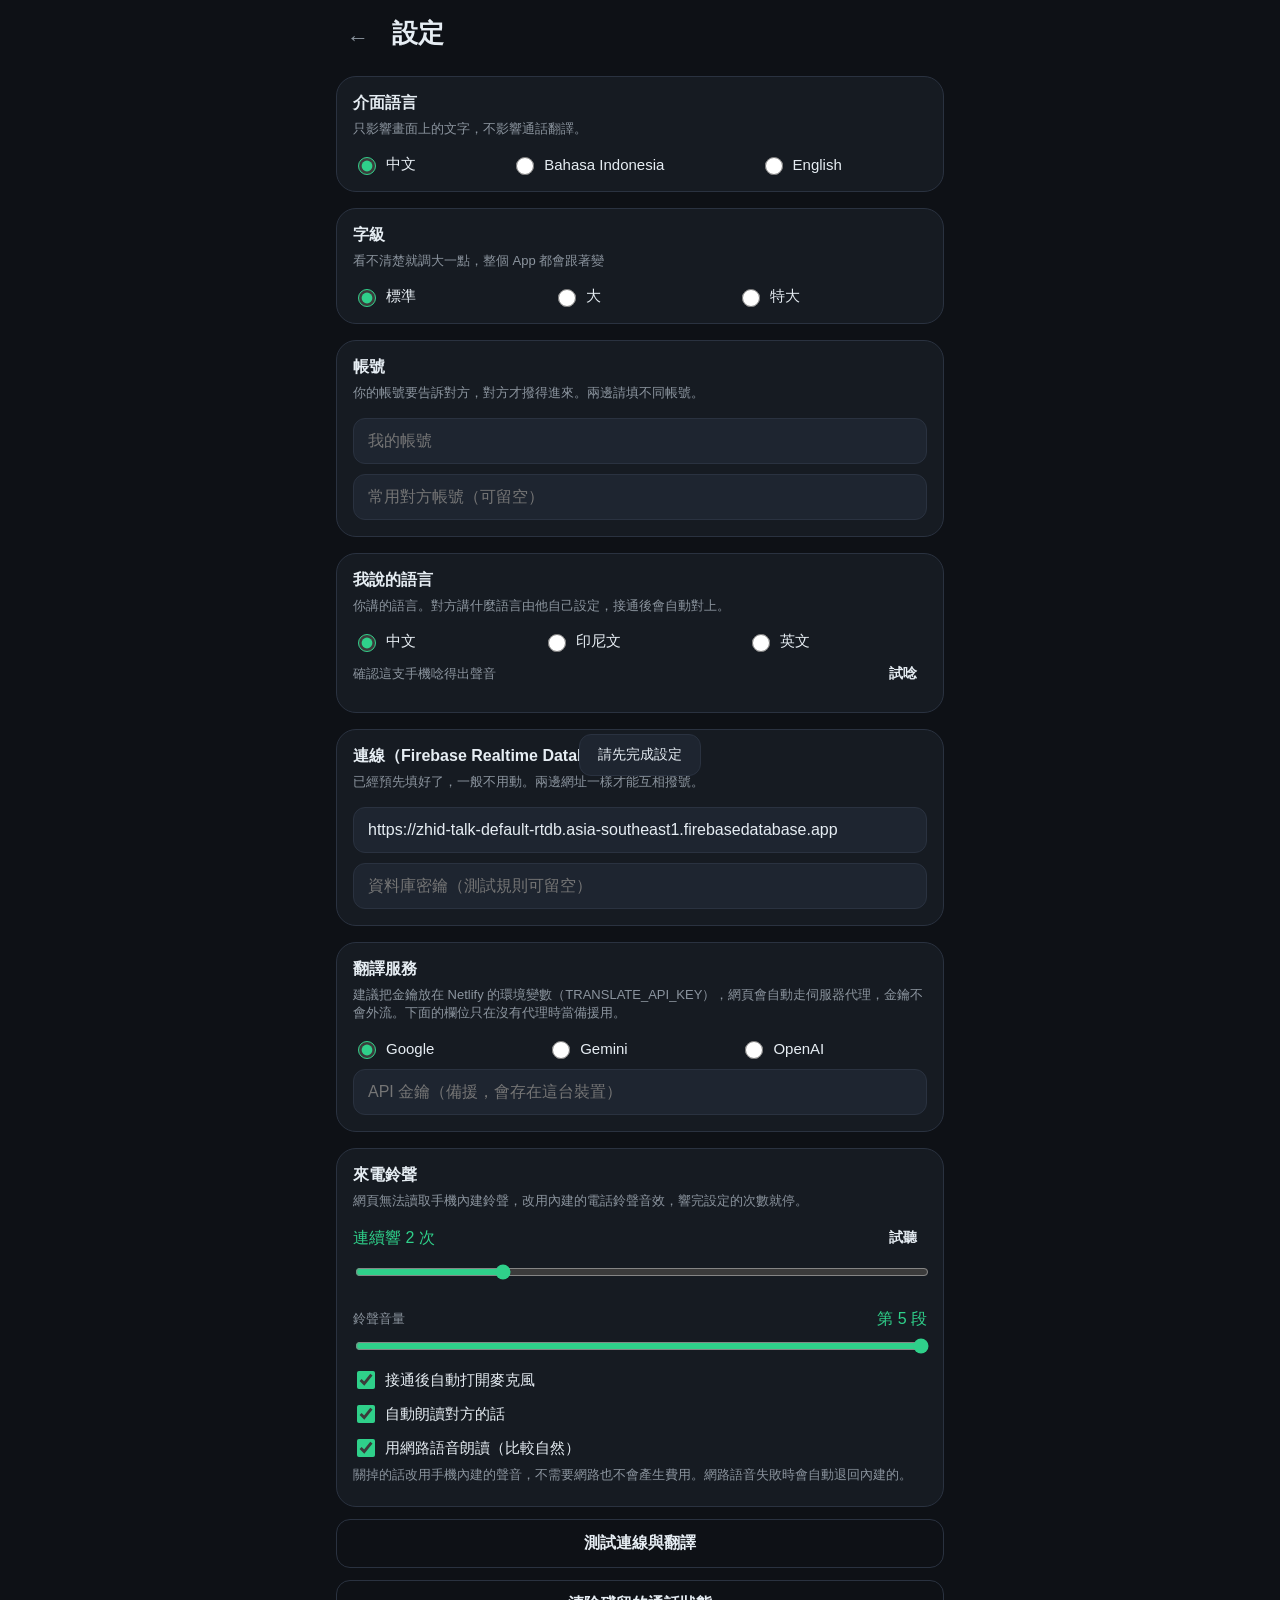
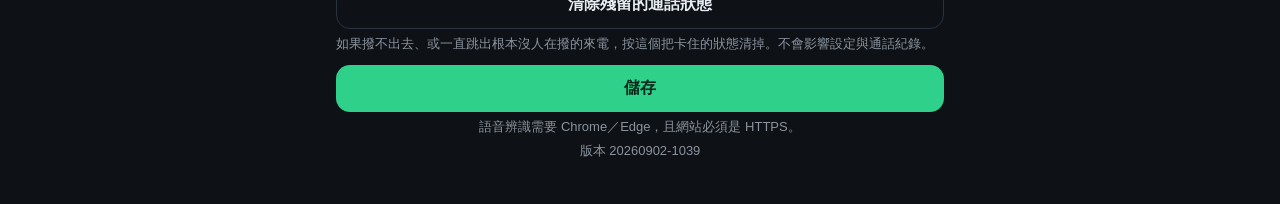
==== commit 63e16750: "說明檔補上語言選單截圖，步驟 2 改寫 印尼客戶打開是滿畫面中文，左上角那顆語言鍵是他唯一能自救的入口， 但步驟 2 原本只寫了設定頁那條路。文字補上主畫面這條更快的， 截圖放在步驟表正下方，圖跟文字" ====
--- a/web/index.html
+++ b/web/index.html
@@ -8,7 +8,7 @@
      留空的話行為照舊，由每個人自己在設定頁填。 -->
 <meta name="default-db-url"
       content="https://zhid-talk-default-rtdb.asia-southeast1.firebasedatabase.app">
-<meta name="app-version" content="20260902-0956">
+<meta name="app-version" content="20260902-1039">
 <title>譯通 — 中印即時翻譯通話</title>
 <link rel="manifest" href="manifest.webmanifest">
 <link rel="icon" href="icons/icon-192.png">
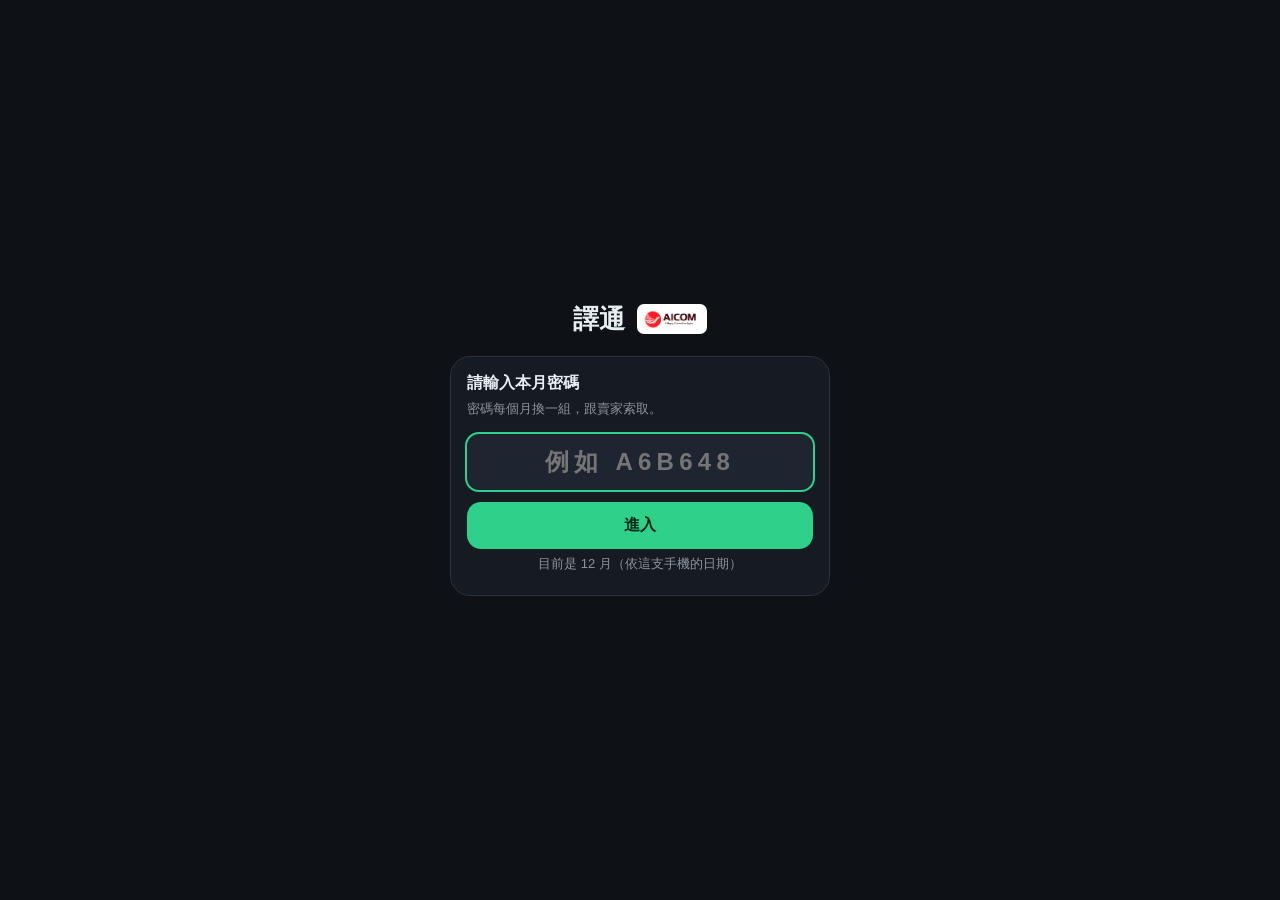
==== commit f4308b1b: "加入每月密碼的登入門檻 十二組密碼以 SHA-256 存在 app.js，驗證在瀏覽器裡做。  這是門檻不是加密，筆記裡寫清楚了：原始碼公開，六位英數跑幾秒就能 反推。它擋得住的是「拿到網址就亂用」的" ====
--- a/web/index.html
+++ b/web/index.html
@@ -8,7 +8,7 @@
      留空的話行為照舊，由每個人自己在設定頁填。 -->
 <meta name="default-db-url"
       content="https://zhid-talk-default-rtdb.asia-southeast1.firebasedatabase.app">
-<meta name="app-version" content="20260902-1039">
+<meta name="app-version" content="20260904-0853">
 <title>譯通 — 中印即時翻譯通話</title>
 <link rel="manifest" href="manifest.webmanifest">
 <link rel="icon" href="icons/icon-192.png">
@@ -20,8 +20,31 @@
 </head>
 <body>
 
+<!-- ───────────────── 登入 ─────────────────
+     密碼每月換一組，驗證在瀏覽器裡做。這是「門檻」不是加密：
+     目的是擋掉拿到網址就亂用的人，不讓陌生人耗掉翻譯額度。 -->
+<section id="screenGate" class="screen gate-screen active">
+  <div class="gate-box">
+    <div class="brand gate-brand">
+      <h1 data-i18n="app_name">譯通</h1>
+      <img class="brand-logo" src="logo.png" alt="AICOM" onerror="this.remove()">
+    </div>
+    <div class="card">
+      <div class="card-title" data-i18n="gate_title">請輸入本月密碼</div>
+      <div class="hint" data-i18n="gate_desc"></div>
+      <!-- inputmode 讓手機直接跳英數鍵盤，密碼是 6 位英數 -->
+      <input id="gatePass" class="input gate-input" type="text"
+             inputmode="text" autocapitalize="characters" autocomplete="off"
+             spellcheck="false" maxlength="12" data-i18n-ph="gate_hint">
+      <button id="btnGate" class="btn primary block" data-i18n="gate_enter">進入</button>
+      <div id="gateError" class="hint warn center"></div>
+      <div id="gateMonth" class="hint center"></div>
+    </div>
+  </div>
+</section>
+
 <!-- ───────────────── 主畫面 ───────────────── -->
-<section id="screenMain" class="screen active">
+<section id="screenMain" class="screen">
   <header class="topbar topbar-main">
     <!-- 介面語言切換：顯示的是「切過去會變成的語言」 -->
     <button id="btnUiLang" class="lang-btn" data-i18n-title="settings_ui_lang">中</button>
--- a/web/styles.css
+++ b/web/styles.css
@@ -373,3 +373,24 @@
 .lang-menu button.on { color: var(--accent); font-weight: 700; }
 .lang-menu button::before { content: '\2007\2007'; }
 .lang-menu button.on::before { content: '\2713\2007'; }
+
+/* ── 登入頁 ─────────────────────────────
+   只有一張卡片，置中。不要讓它看起來像出錯畫面，
+   客戶第一次打開看到的就是這一頁。 */
+.gate-screen.active {
+  display: flex;
+  align-items: center;
+  justify-content: center;
+  min-height: 100vh;
+  min-height: 100dvh;
+}
+.gate-box { width: 100%; max-width: 380px; }
+.gate-brand { margin-bottom: 22px; }
+.gate-input {
+  text-align: center;
+  font-size: 1.5rem;
+  letter-spacing: .22em;
+  text-transform: uppercase;
+  font-weight: 700;
+}
+#gateError:empty, #gateMonth:empty { display: none; }
